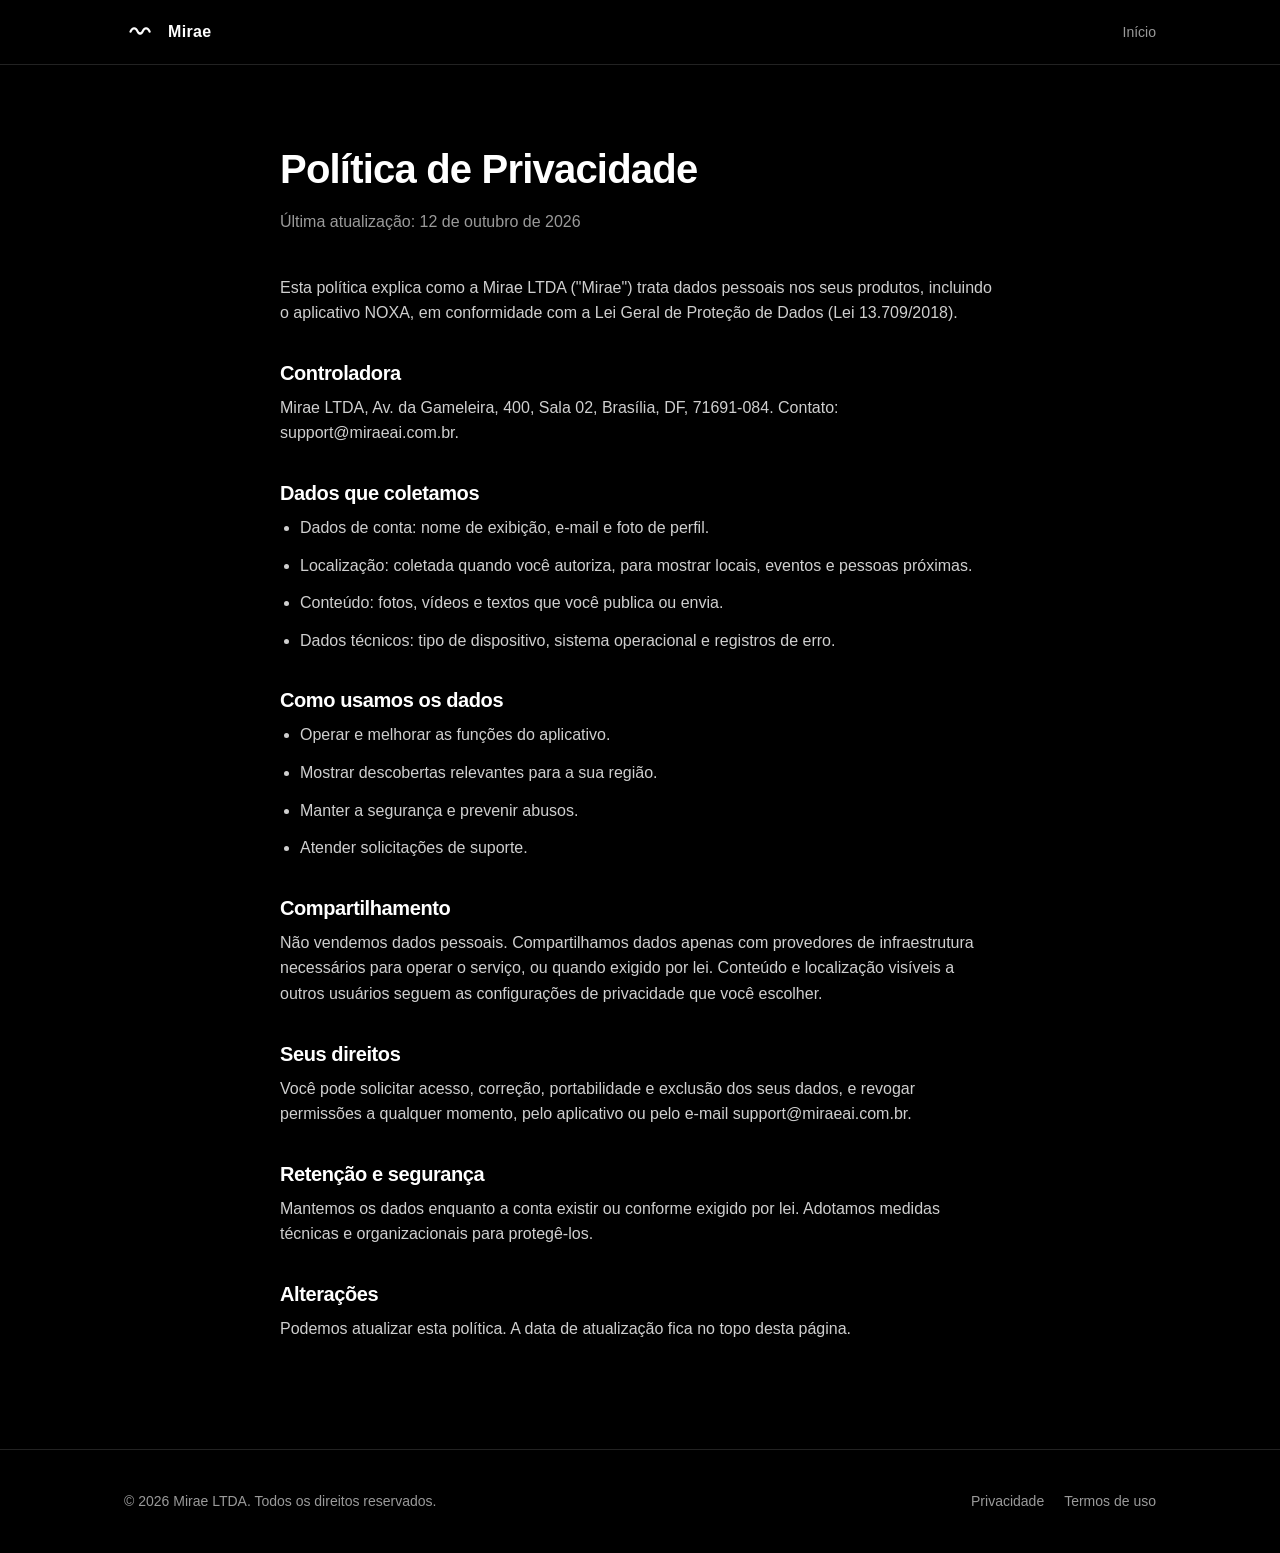
==== privacidade.html @ 9930c668 "feat: site institucional Mirae (miraeai.com.br) Co-Authored-By: Claude Sonnet 5.5 <noreply@anthropic" ====
<!doctype html>
<html lang="pt-BR">
<head>
  <meta charset="utf-8">
  <meta name="viewport" content="width=device-width, initial-scale=1">
  <title>Política de Privacidade — Mirae</title>
  <link rel="icon" type="image/png" href="logo.png">
  <link rel="stylesheet" href="style.css">
</head>
<body>
  <header class="top">
    <div class="wrap">
      <a class="brand" href="/"><img src="logo.png" alt="Mirae"><span>Mirae</span></a>
      <nav><a href="/">Início</a></nav>
    </div>
  </header>
  <main class="wrap doc">
    <h1>Política de Privacidade</h1>
    <p class="date">Última atualização: 12 de outubro de 2026</p>

    <p>Esta política explica como a Mirae LTDA ("Mirae") trata dados pessoais nos seus produtos, incluindo o aplicativo NOXA, em conformidade com a Lei Geral de Proteção de Dados (Lei 13.709/2018).</p>

    <h2>Controladora</h2>
    <p>Mirae LTDA, Av. da Gameleira, 400, Sala 02, Brasília, DF, 71691-084. Contato: support@miraeai.com.br.</p>

    <h2>Dados que coletamos</h2>
    <ul>
      <li>Dados de conta: nome de exibição, e-mail e foto de perfil.</li>
      <li>Localização: coletada quando você autoriza, para mostrar locais, eventos e pessoas próximas.</li>
      <li>Conteúdo: fotos, vídeos e textos que você publica ou envia.</li>
      <li>Dados técnicos: tipo de dispositivo, sistema operacional e registros de erro.</li>
    </ul>

    <h2>Como usamos os dados</h2>
    <ul>
      <li>Operar e melhorar as funções do aplicativo.</li>
      <li>Mostrar descobertas relevantes para a sua região.</li>
      <li>Manter a segurança e prevenir abusos.</li>
      <li>Atender solicitações de suporte.</li>
    </ul>

    <h2>Compartilhamento</h2>
    <p>Não vendemos dados pessoais. Compartilhamos dados apenas com provedores de infraestrutura necessários para operar o serviço, ou quando exigido por lei. Conteúdo e localização visíveis a outros usuários seguem as configurações de privacidade que você escolher.</p>

    <h2>Seus direitos</h2>
    <p>Você pode solicitar acesso, correção, portabilidade e exclusão dos seus dados, e revogar permissões a qualquer momento, pelo aplicativo ou pelo e-mail support@miraeai.com.br.</p>

    <h2>Retenção e segurança</h2>
    <p>Mantemos os dados enquanto a conta existir ou conforme exigido por lei. Adotamos medidas técnicas e organizacionais para protegê-los.</p>

    <h2>Alterações</h2>
    <p>Podemos atualizar esta política. A data de atualização fica no topo desta página.</p>
  </main>
  <footer>
    <div class="wrap">
      <span>© 2026 Mirae LTDA. Todos os direitos reservados.</span>
      <span><a href="privacidade.html">Privacidade</a><a href="termos.html">Termos de uso</a></span>
    </div>
  </footer>
</body>
</html>
---- style.css ----
:root {
  --bg: #000;
  --fg: #fff;
  --muted: #9a9a9a;
  --line: #222;
  --panel: #0b0b0b;
}
* { box-sizing: border-box; margin: 0; padding: 0; }
html { scroll-behavior: smooth; }
body {
  background: var(--bg);
  color: var(--fg);
  font-family: -apple-system, BlinkMacSystemFont, "Inter", "Segoe UI", Roboto, Helvetica, Arial, sans-serif;
  line-height: 1.6;
  -webkit-font-smoothing: antialiased;
}
a { color: inherit; }
.wrap { max-width: 1080px; margin: 0 auto; padding: 0 24px; }

header.top {
  position: sticky; top: 0; z-index: 10;
  background: rgba(0,0,0,.85);
  backdrop-filter: blur(12px);
  border-bottom: 1px solid var(--line);
}
header.top .wrap { display: flex; align-items: center; justify-content: space-between; height: 64px; }
.brand { display: flex; align-items: center; gap: 12px; text-decoration: none; font-weight: 600; letter-spacing: .02em; }
.brand img { width: 32px; height: 32px; border-radius: 8px; }
nav a { text-decoration: none; color: var(--muted); font-size: 14px; margin-left: 24px; transition: color .2s; }
nav a:hover { color: var(--fg); }

.hero { position: relative; overflow: hidden; padding: 96px 0 88px; }
.hero .radar { position: absolute; right: -10%; top: 50%; width: 900px; max-width: none; transform: translateY(-50%); opacity: .55; pointer-events: none; }
.hero-grid { position: relative; display: grid; grid-template-columns: 1.1fr .9fr; gap: 48px; align-items: center; }
.hero h1 { font-size: clamp(36px, 5.4vw, 64px); line-height: 1.08; font-weight: 600; letter-spacing: -.025em; margin-bottom: 24px; }
.hero .sub { color: var(--muted); font-size: 18px; max-width: 480px; margin-bottom: 40px; }
.phone-wrap { display: flex; justify-content: center; }
.phone {
  width: min(300px, 70vw); aspect-ratio: 720 / 1544;
  border: 8px solid #1a1a1a; border-radius: 44px; overflow: hidden;
  box-shadow: 0 0 0 1px #333, 0 40px 120px rgba(255,255,255,.12);
  background: #111;
}
.phone img { width: 100%; height: 100%; object-fit: cover; display: block; }

.stats { padding: 0; }
.stats-grid { display: grid; grid-template-columns: repeat(4, 1fr); }
.stats-grid div { padding: 36px 24px; border-left: 1px solid var(--line); }
.stats-grid div:first-child { border-left: 0; padding-left: 0; }
.stats-grid strong { display: block; font-size: 20px; font-weight: 600; }
.stats-grid span { color: var(--muted); font-size: 14px; }

section.feature { padding: 56px 0; border-top: 0; }
.feature-grid { display: grid; grid-template-columns: 1.15fr .85fr; gap: 64px; align-items: center; }
.feature.reverse .feature-grid { grid-template-columns: .85fr 1.15fr; }
.feature.reverse .shot { order: 2; }
.shot { border: 1px solid #2a2a2a; border-radius: 24px; overflow: hidden; box-shadow: 0 30px 80px rgba(255,255,255,.06); }
.shot img { width: 100%; display: block; }
.feature .num { color: var(--muted); font-size: 13px; letter-spacing: .14em; margin-bottom: 16px; }
.feature h3 { font-size: clamp(24px, 3vw, 34px); font-weight: 600; letter-spacing: -.02em; line-height: 1.15; margin-bottom: 16px; }
.feature p { color: var(--muted); font-size: 17px; }
.btn {
  display: inline-block; padding: 14px 28px; border-radius: 999px;
  background: var(--fg); color: var(--bg); text-decoration: none; font-weight: 600; font-size: 15px;
  transition: opacity .2s, transform .2s;
}
.btn:hover { opacity: .85; }
.btn:active { transform: scale(.97); }
.btn.ghost { background: transparent; color: var(--fg); border: 1px solid #444; margin-left: 12px; }

section { padding: 88px 0; border-top: 1px solid var(--line); }
.eyebrow { color: var(--muted); font-size: 13px; letter-spacing: .14em; text-transform: uppercase; margin-bottom: 16px; }
h2 { font-size: clamp(28px, 4vw, 40px); font-weight: 600; letter-spacing: -.02em; line-height: 1.15; max-width: 640px; margin-bottom: 20px; }
.lead { color: var(--muted); font-size: 17px; max-width: 640px; }

.grid { display: grid; grid-template-columns: repeat(3, 1fr); gap: 16px; margin-top: 48px; }
.card { background: var(--panel); border: 1px solid var(--line); border-radius: 16px; padding: 28px; }
.card h3 { font-size: 18px; font-weight: 600; margin-bottom: 8px; }
.card p { color: var(--muted); font-size: 15px; }
.num { font-size: 13px; color: var(--muted); margin-bottom: 20px; }

.split { display: grid; grid-template-columns: 1fr 1fr; gap: 48px; align-items: start; }
.info dt { color: var(--muted); font-size: 13px; letter-spacing: .08em; text-transform: uppercase; margin-top: 24px; }
.info dt:first-child { margin-top: 0; }
.info dd { font-size: 17px; margin-top: 4px; }

footer { border-top: 1px solid var(--line); padding: 40px 0; color: var(--muted); font-size: 14px; }
footer .wrap { display: flex; flex-wrap: wrap; gap: 16px; justify-content: space-between; }
footer a { text-decoration: none; margin-left: 20px; }
footer a:first-child { margin-left: 0; }
footer a:hover { color: var(--fg); }

.doc { padding: 72px 0 96px; max-width: 720px; }
.doc h1 { font-size: 40px; font-weight: 600; letter-spacing: -.02em; margin-bottom: 8px; }
.doc .date { color: var(--muted); margin-bottom: 40px; }
.doc h2 { font-size: 20px; margin: 36px 0 10px; max-width: none; }
.doc p, .doc li { color: #cfcfcf; margin-bottom: 12px; }
.doc ul { padding-left: 20px; }

@media (max-width: 760px) {
  .grid, .split, .hero-grid, .feature-grid, .feature.reverse .feature-grid { grid-template-columns: 1fr; }
  .feature.reverse .shot { order: 0; }
  .hero { padding: 56px 0 56px; }
  .hero .radar { width: 640px; right: -40%; top: 30%; }
  .stats-grid { grid-template-columns: 1fr 1fr; }
  .stats-grid div:nth-child(3) { border-left: 0; padding-left: 0; }
  .feature-grid { gap: 28px; }
  nav a { margin-left: 16px; }
  .btn.ghost { margin: 12px 0 0; }
}
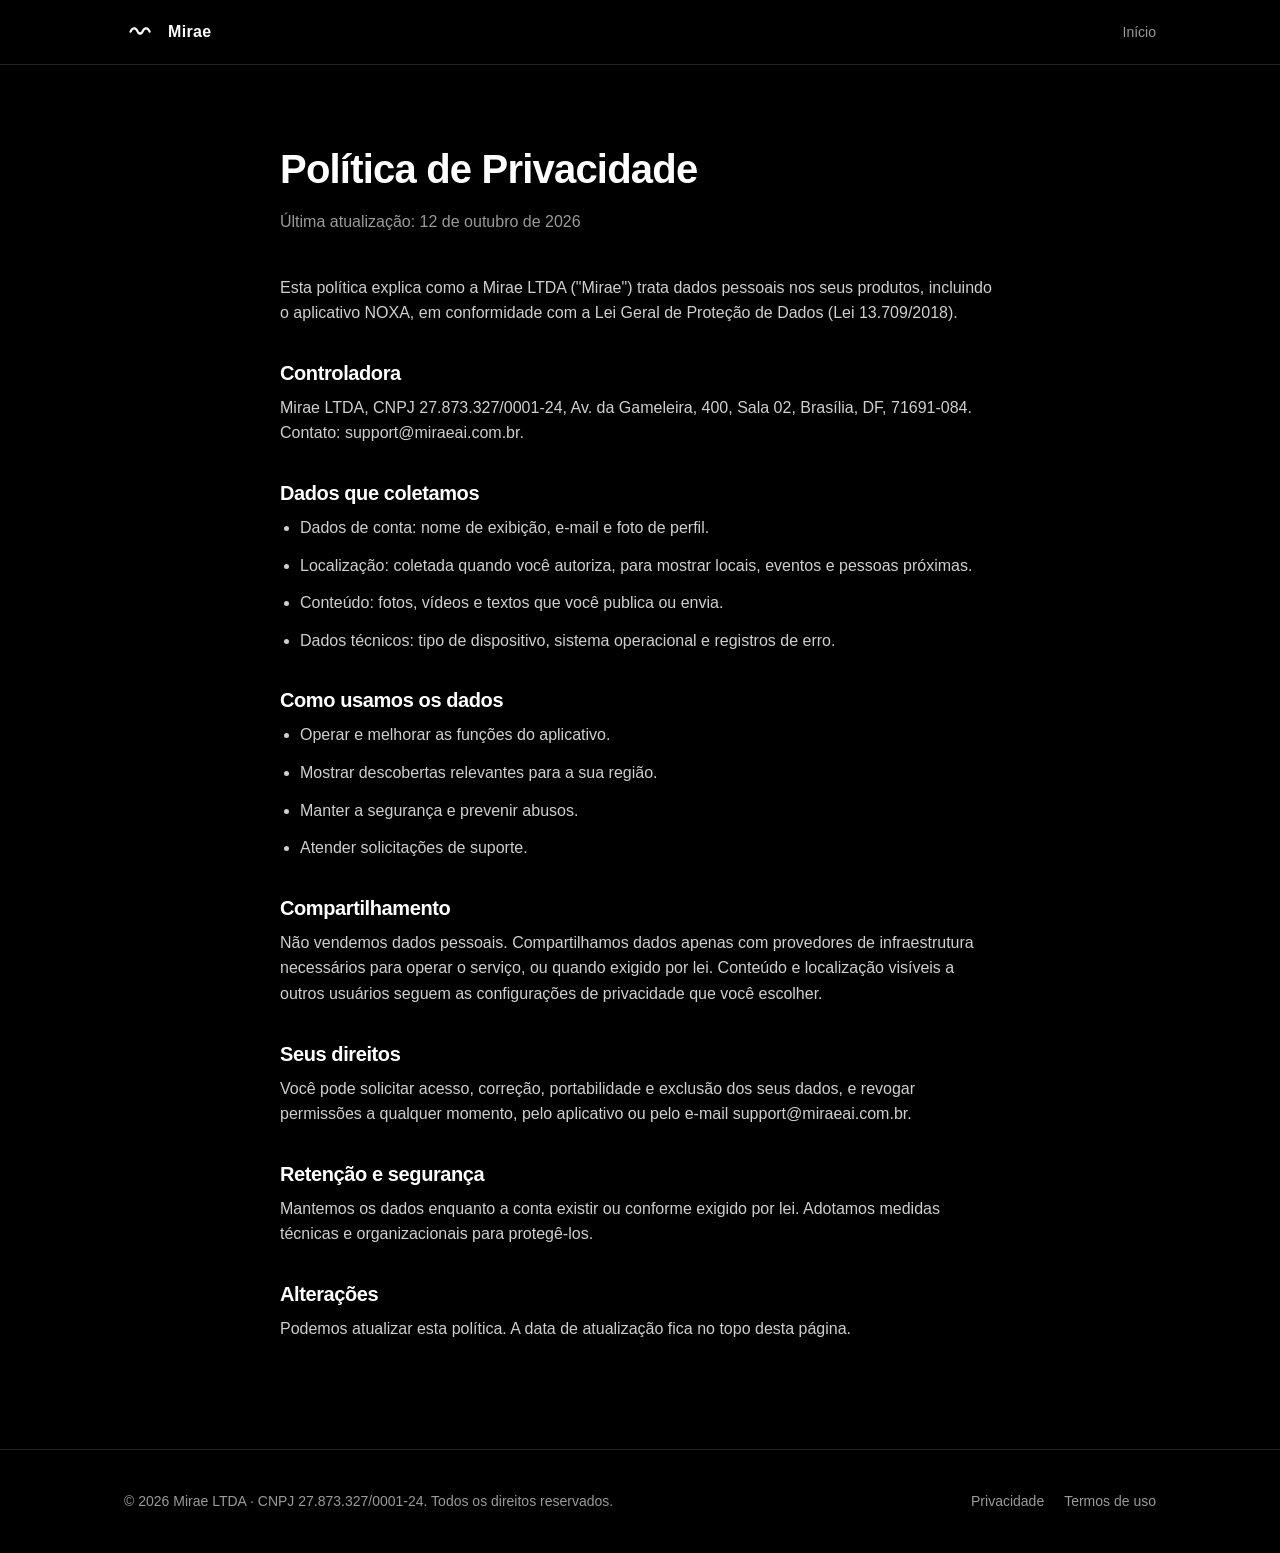
==== commit 53ecb2d6: "feat: adiciona CNPJ no site Co-Authored-By: Claude Sonnet 5.5 <noreply@anthropic.com>" ====
--- a/privacidade.html
+++ b/privacidade.html
@@ -21,7 +21,7 @@
     <p>Esta política explica como a Mirae LTDA ("Mirae") trata dados pessoais nos seus produtos, incluindo o aplicativo NOXA, em conformidade com a Lei Geral de Proteção de Dados (Lei 13.709/2018).</p>
 
     <h2>Controladora</h2>
-    <p>Mirae LTDA, Av. da Gameleira, 400, Sala 02, Brasília, DF, 71691-084. Contato: support@miraeai.com.br.</p>
+    <p>Mirae LTDA, CNPJ 27.873.327/0001-24, Av. da Gameleira, 400, Sala 02, Brasília, DF, 71691-084. Contato: support@miraeai.com.br.</p>
 
     <h2>Dados que coletamos</h2>
     <ul>
@@ -53,7 +53,7 @@
   </main>
   <footer>
     <div class="wrap">
-      <span>© 2026 Mirae LTDA. Todos os direitos reservados.</span>
+      <span>© 2026 Mirae LTDA · CNPJ 27.873.327/0001-24. Todos os direitos reservados.</span>
       <span><a href="privacidade.html">Privacidade</a><a href="termos.html">Termos de uso</a></span>
     </div>
   </footer>
